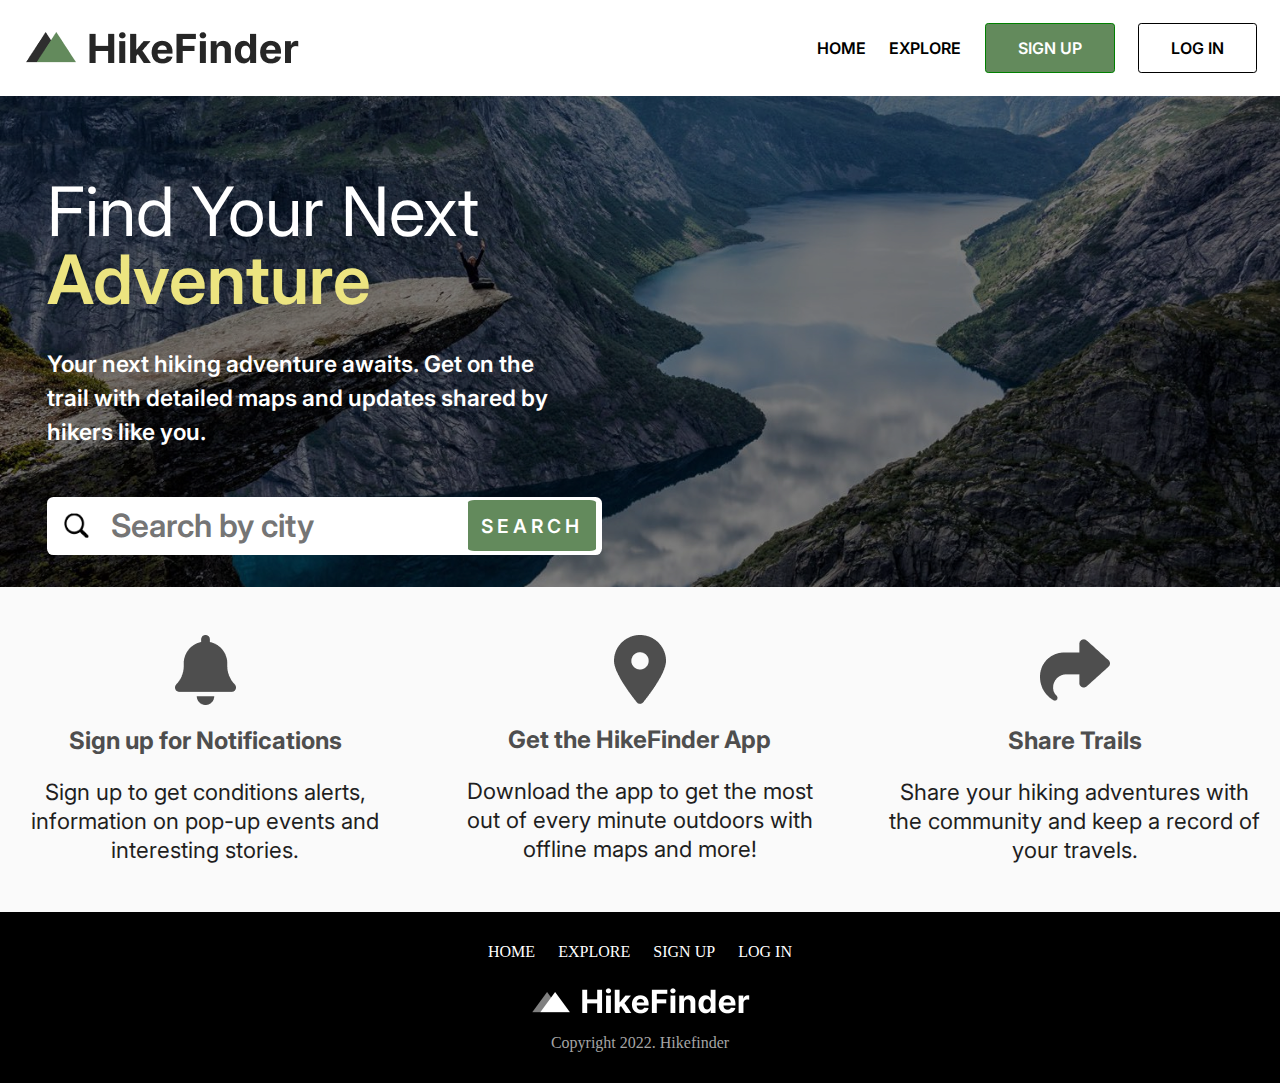
==== index.html @ 9819652d "All shared parts are now built" ====
<!DOCTYPE html>
<html lang="en">
<head>
    <meta charset="UTF-8">
    <meta http-equiv="X-UA-Compatible" content="IE=edge">
    <meta name="viewport" content="width=device-width, initial-scale=1.0">
    <link rel="stylesheet" href="css/reset.css">
    <link rel="preconnect" href="https://fonts.googleapis.com">
<link rel="preconnect" href="https://fonts.gstatic.com" crossorigin>
<link href="https://fonts.googleapis.com/css2?family=Inter:wght@400;500;600;700&display=swap" rel="stylesheet">
    <link rel="stylesheet" href="css/style.css">
    <title>HikeFinder</title>
</head>
<body>
    <header>
        <nav class="header-items">
            <img class="logo" src="images/logo.png" alt="Hikefinder Logo">
            <img id="hamburger" class="hamburger" src="images/Vector.png" alt="Hamburger icon">
            <div class="desktop-options">
                <a class="links" href="#">HOME</a>
                <a class="links" href="#">EXPLORE</a>
                <a class="sign-up" href="#">SIGN UP</a>
                <a class="login" href="#">LOG IN</a>
            </div>
           
        </nav>
        <nav id="mobile-nav" class="hidden mobile-nav">
            <a class="links" href="#">HOME</a>
            <a class="links" href="#">EXPLORE</a>
            <a class="sign-up" href="#">SIGN UP</a>
            <a class="login" href="#">LOG IN</a>
        </nav>
    </header>
    <main>
       
        <section class="part1">
           
            <div class="dark-background">
               
            <div class="top-words">
                <h1>Find Your Next <span class="yellow"> Adventure</span></h1>
                <p class="top-p">Your next hiking adventure awaits. Get on the trail with detailed maps and updates shared by hikers like you.</p>
            </div>
            <form class="mobile-input larger-input">
                <input class='search-city-input' type="text" placeholder="Search by city">
                <img class="magnify" src="images/image3.png" alt="magnify icon">
                <button>SEARCH</button>

            </form>
            </div>
            <div class="light-background">
    <form class="desktop-input">
        <input class='search-city-input' type="text" placeholder="Search by city">
        <img class="magnify" src="images/image3.png" alt="magnify icon">
        <button>SEARCH</button>
    </form>
            </div>
        </section>
        <section class="facts">
            <div class="grid-item">
                <img class="hike-stat-icon" src="images/Bell.png" alt="">
                <h3>Sign up for Notifications</h3>
                <p class="stat-info">Sign up to get conditions alerts, information on pop-up events and interesting stories.</p>
            </div>
            <div class="grid-item">
                <img class="hike-stat-icon" src="images/location-dot-solid-2.png" alt="">
                <h3>Get the HikeFinder App</h3>
                <p class="stat-info">Download the app to get the most out of every minute outdoors with offline maps and more!</p>
            </div>
            <div class="grid-item">   <img class="hike-stat-icon" src="images/share-solid1.png" alt="">
                <h3>Share Trails</h3>
                <p class="stat-info">Share your hiking adventures with the community and keep a record of your travels.</p>
            </div>
        </section>
    </main>
    <footer>
        <nav class="footer-nav">
            <a class="links-footer" href="#">HOME</a>
            <a class="links-footer" href="#">EXPLORE</a>
            <a class="sign-up-footer" href="#">SIGN UP</a>
            <a class="login-footer" href="#">LOG IN</a>
        </nav>
        <div class="logo_copyright">
            <img class="footer-logo" src="images/logo-footer.png" alt="Hikefinder logo">
            <p class="copyright">Copyright 2022. Hikefinder</p>
        </div>
      
    </footer>
    <script src="javascript/script.js"></script>
</body>
</html>
---- css/style.css ----
*, *::before, *::after {
    box-sizing: border-box;   
    font-family: 'Inter', sans-serif;
 }

 body{
    display: flex;
    flex-direction: column;
    align-items: center;
 }

 





/*Header Mobile content*/
 header{
    width: 100%;
    display: flex;
    flex-direction: column;
    align-items: center;
    position: relative;
 }

 .header-items{
    display: flex;
    justify-content: space-between;
    align-items: center;
    padding: 1.438em;
    max-width: 1440px;
    width: 100%;
 }

 .desktop-options{
    display: none;
    flex-direction: row;
    width: 440px;
    justify-content: space-between;
 }

 .logo{
    width: 40%;
    max-width: 276px;
 }

 .hamburger{
    width: 5%;
    max-width: 35px;
    cursor: pointer;
 }

 /*Top of the main*/
main{
    width: 100%;
    max-width: 1440px;
}



.part1{
   background-image: url('../images/image2.jpg');
   background-size: cover;

}

.dark-background{
    background-color: hsl(0deg 0% 0% / 32%);
}

.top-words{
    color: #ffffff;
    padding: 2.938em;
    width: 100%;
}
 
 h1{
    font-size: 4.25rem;
    
    margin: 0.5em 0em;
    
    
 }

 .yellow{
    color:#ECE480;
    font-weight:600;
 }

 .top-p{
    font-size: 1.425rem;
    line-height: 1.5;
    font-weight: 600;
}



.search-city-input{
    padding: 1em 3em;
    width: 90%;
    max-width: 570px;
    font-size: 1.2rem;
    font-weight: 600;
    font-family: 'Inter', sans-serif;
    border-radius: 0.2em;
    border: none;
    
}

.hidden{
    display: none;
}



.mobile-options{
    display: flex;
    flex-direction: column;
    background-color: grey;
    width: 100%;
}

.light-background{
    display: none;
}
.mobile-input{
    padding: 0em 2.938em;
}

.sign-up {
    color: #ffffff;
    background-color: #638A5C;
    padding: 1em 2em;
    border: 1px solid green;
    border-radius: 0.2em;
    max-width: 150px;
    text-align: center;
}
.login{
    color: #000000;
    background-color: #ffffff;
    border: 1px solid #000000;
    padding: 1em 2em;
    border-radius: 0.2em;
    max-width: 150px;
    text-align: center;
}

.links{
    color: #000000;
}

.desktop-options a, .mobile-nav a{
    text-decoration: none;
    font-weight: 600;
    font-family: 'Inter', sans-serif;
}

.mobile-nav{
    padding-top: 1em;
  
    flex-direction: column;
    align-items: center;
}

.mobile-nav a{
    margin-bottom: 1em;
    text-align: center;
}

.magnify{
    position: absolute;
    left: 4.9em;
    top: 1em;
    width: 20px;
    height: 20px;

}

.mobile-input{
    position: relative;
    max-width: 450px;
    margin: 0 auto;
}

button{
   color: #ffffff;
   background-color: #638A5C;
   width: 90%;
   border-radius: 1em;
   padding: 1em;
   border: none;
  margin: 1em 0em;
}

.facts{
    display: grid;
    grid-template-columns: repeat(auto-fit, minmax(300px, 1fr));
    width: 100%;
    row-gap: 2em;
    column-gap: 1.5em;
    background-color: #FAFAFA;

    padding: 3em 0em;

}

.grid-item{
    display: flex;
    flex-direction: column;
    align-items: center;
}

h3{
    font-size: 1.5rem;
    font-family: 'Inter', sans-serif;
    font-weight: 700;
    color: #4E4E4E;
    margin: 1em 0em;
}

.stat-info{
    color: #1F1F1F;
    font-size: 1.2rem;
    text-align: center;
    line-height: 1.3;
    
}

footer{
    width: 100%;
    background-color: #000000;
    display: flex;
    flex-direction: column;
    align-items: center;
    max-width: 1440px;
    padding-bottom: 2em;
}

.footer-nav{
    display: flex;
    flex-direction: column;
    align-items: center;
    padding: 2em;
    
    
}

.footer-nav a{
    color: #ffffff;
    text-decoration: none;
    font-size: 1rem;
    margin-bottom: 1em;
}

.footer-logo{
    width: 221px;
    margin-bottom: 1em;
}

.copyright{
    color: #A5A5A5;
}

.logo_copyright{
    display: flex;
    flex-direction: column;
    align-items: center;
}




@media screen and (max-width:767px){
    
    .top-words{
        text-align: center;
    }
    
    h1{
        font-size:2.25rem ;
    }

    .top-p{
        font-size: 1.2rem;
    }

    .search-city-input{
        font-size: 1rem;
    }

    .mobile-input{
       text-align: center;

    }

   

   



    
}

@media screen and (min-width:764px){
    .top-words{
        max-width: 623px;
    }
    .mobile-input{
        margin: 0;
    }

    .larger-input{
       max-width: 711px; 
    }

    .magnify{
        width: 25px;
        height: 25px;
        left: 4rem;
    }
    button{
        position: absolute;
        width: auto;
        right: 6em;
        font-size: 1.2rem;
        letter-spacing: 0.2em;
        font-weight: 600;
        top: -0.8em;
        border-radius: 5%;
        padding: 0.7em;
    }

    .search-city-input{
        font-size: 2rem;
        padding: 0.3em 3em;
        padding-left: 2em;
    }
    .dark-background{
        padding-bottom: 2em;
    }

    .desktop-input{
        position: relative;
    }

    .footer-nav{
        width: 100%;
    max-width: 368px;
    padding-bottom: 0.5em;
    flex-direction: row;
    justify-content: space-between;
    }
}

@media screen and (min-width:1024px){
    /*Header Desktop content*/
    .hamburger{
        display: none;
    }
    .desktop-options{
        display: flex;
        align-items: center;
    }

    .stat-info{
       font-size: 1.4rem;
        max-width: 371px;
    }

   
}


 @media screen and (min-width:1330px){


    .dark-background{
        width: 100%;
        max-width: 668px;
    }

    .light-background{
        width: 100%;
        max-width: 772px;
    }

.mobile-options{
    display: none !important;
}

.desktop-input{
    display: flex;
    width: 100%;
    align-items: end;
}

.search-city-input{
    width: 100%;
    max-width: 700px;
    position: relative;
    bottom: 2em;
    margin-left: 1.2em;
    margin-right: 1em;
}

.magnify{
    top: 23.4em;
}

button{
    top: 18em;
    right: 2em;
}
   

.top-words{
    padding-bottom: 6em;
}
   

    .links{
        color: #000000;
    }

    .part1{
        display: flex;
        
    }

    .dark-background{
        background-color: #00000097;
    }

    .light-background{
        display: flex;
    }

    .mobile-input{
        display: none;
    }

    footer{
        flex-direction: row;
        justify-content: space-between;
        padding: 1.438em;
    }

    .footer-nav{
        order: 2;
        padding: 0rem;
    }


    
 }
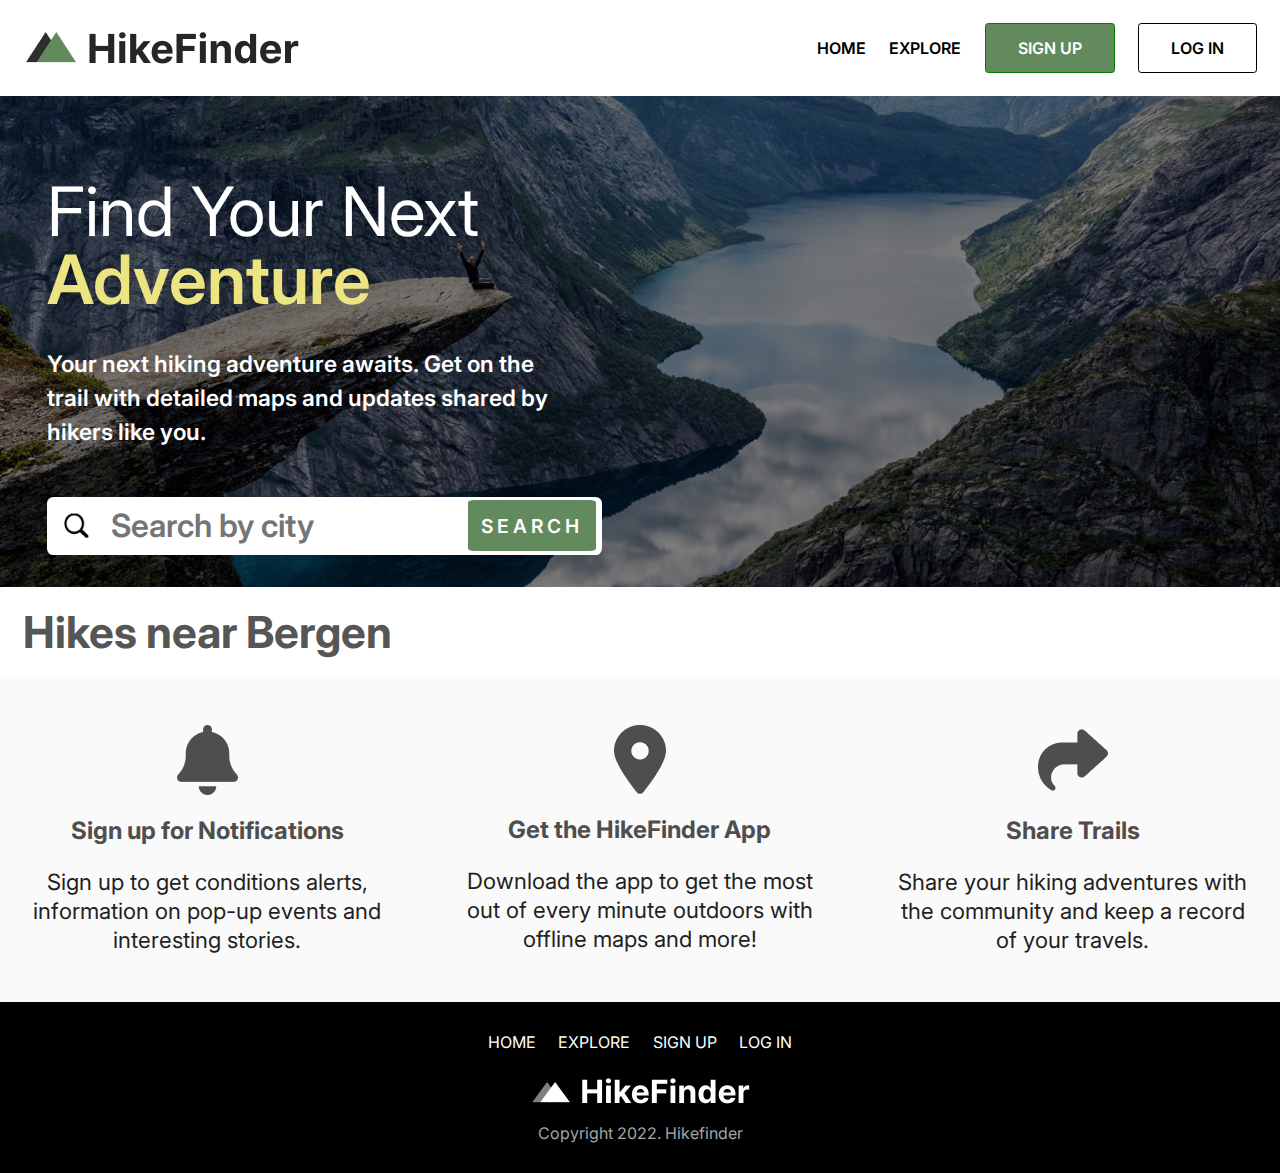
==== commit 423bdfa2: "Started working on section 2" ====
--- a/index.html
+++ b/index.html
@@ -56,6 +56,9 @@
     </form>
             </div>
         </section>
+        <section class="part2">
+            <h2>Hikes near Bergen</h2>
+        </section>
         <section class="facts">
             <div class="grid-item">
                 <img class="hike-stat-icon" src="images/Bell.png" alt="">
@@ -72,6 +75,7 @@
                 <p class="stat-info">Share your hiking adventures with the community and keep a record of your travels.</p>
             </div>
         </section>
+      
     </main>
     <footer>
         <nav class="footer-nav">
--- a/css/style.css
+++ b/css/style.css
@@ -194,15 +194,26 @@
   margin: 1em 0em;
 }
 
+h2{
+    color: #565656;
+    font-size: 2.75rem;
+    font-family: 'Inter', sans-serif;
+    font-weight: 700;
+}
+
+.part2{
+    padding: 1.438em;
+}
+
 .facts{
     display: grid;
     grid-template-columns: repeat(auto-fit, minmax(300px, 1fr));
     width: 100%;
     row-gap: 2em;
-    column-gap: 1.5em;
+    column-gap: 4em;
     background-color: #FAFAFA;
 
-    padding: 3em 0em;
+    padding: 3em 1.438em;
 
 }
 
@@ -236,6 +247,7 @@
     align-items: center;
     max-width: 1440px;
     padding-bottom: 2em;
+    font-family: 'Inter', sans-serif;
 }
 
 .footer-nav{
@@ -367,7 +379,8 @@
 
     .stat-info{
        font-size: 1.4rem;
-        max-width: 371px;
+      
+      
     }
 
    
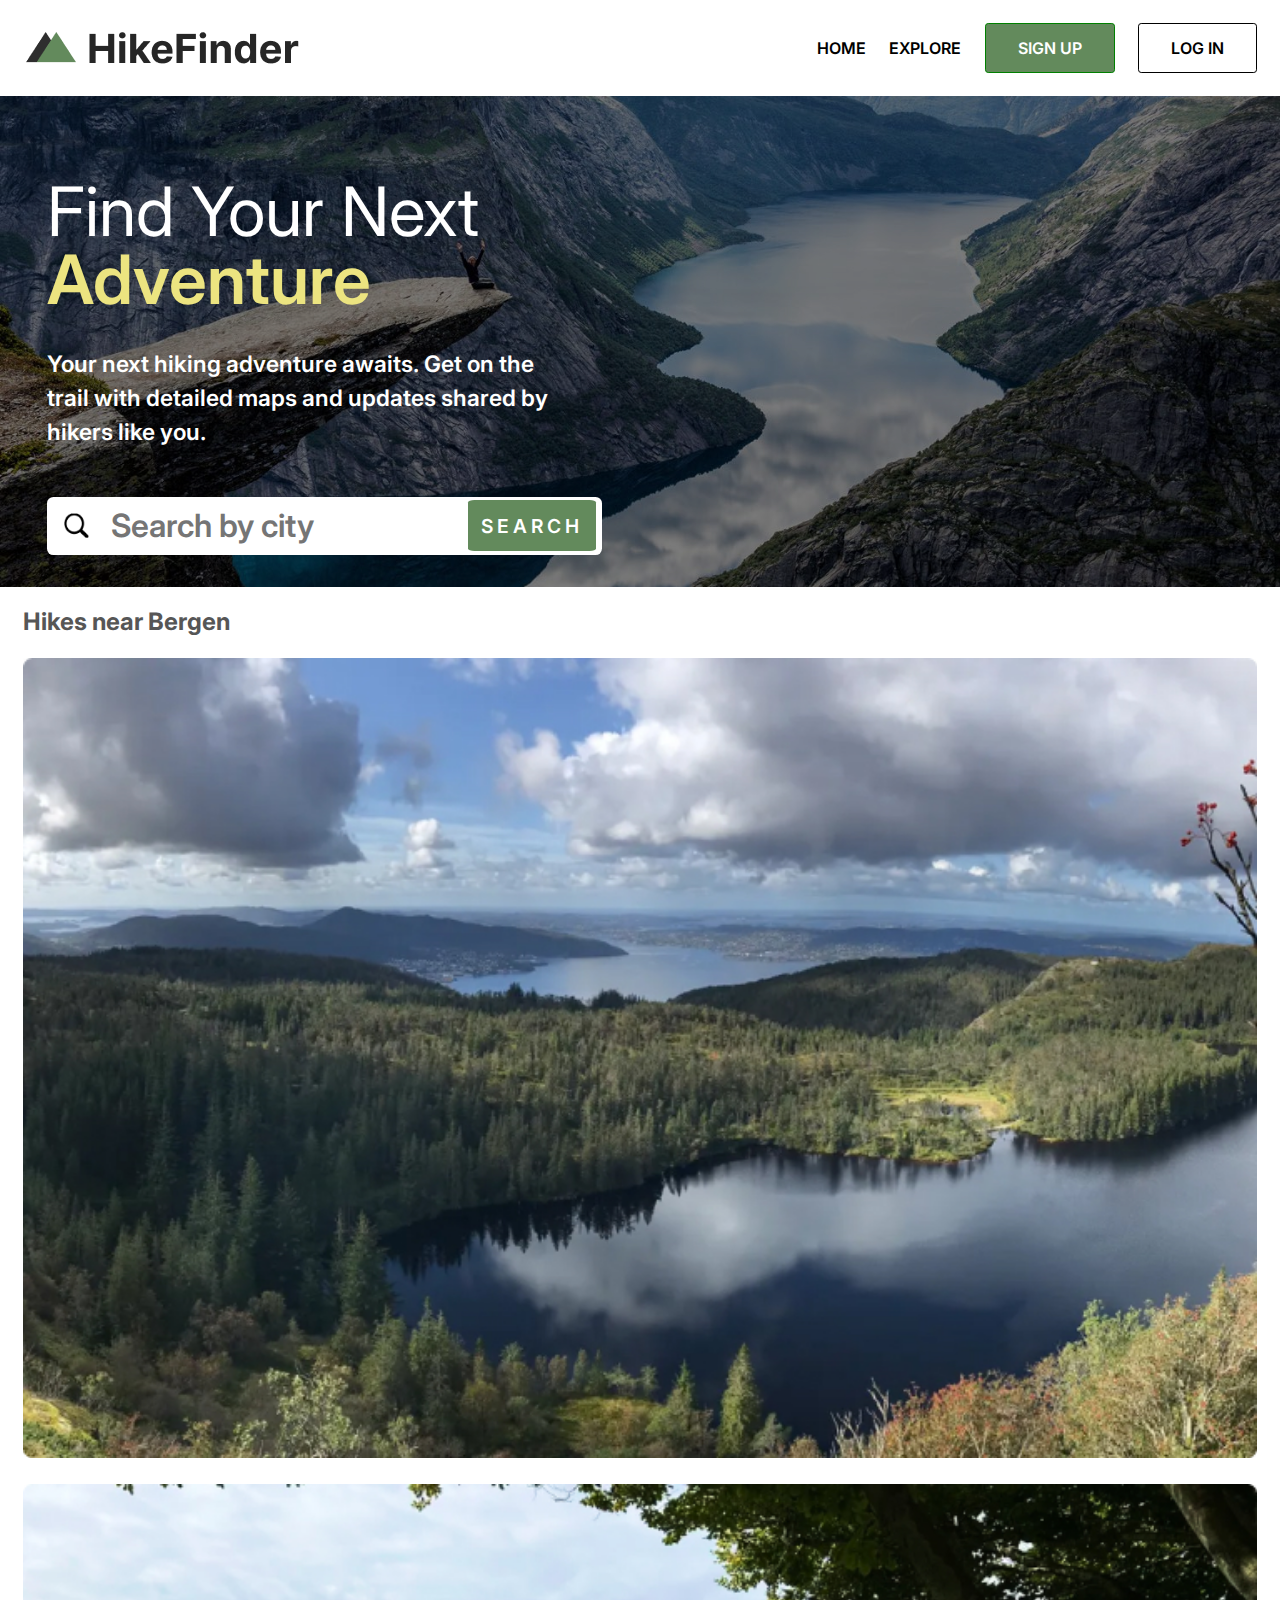
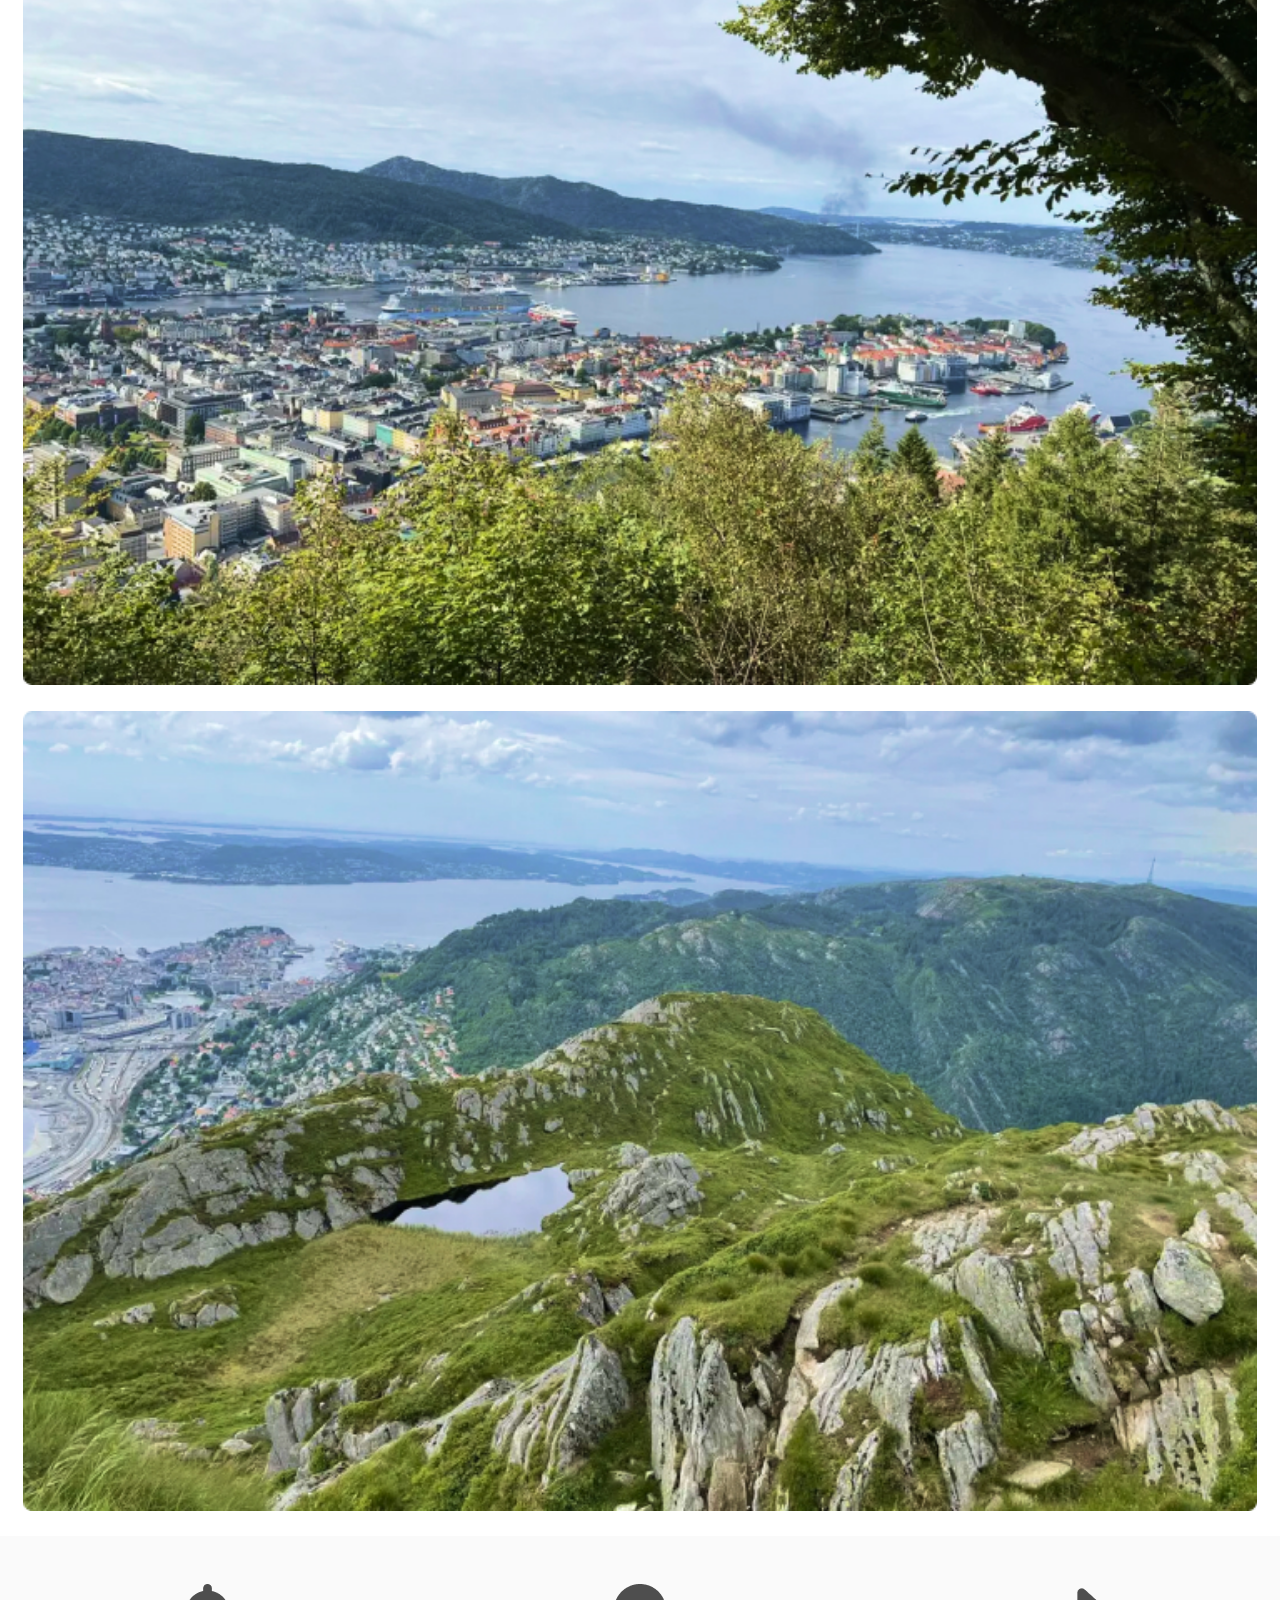
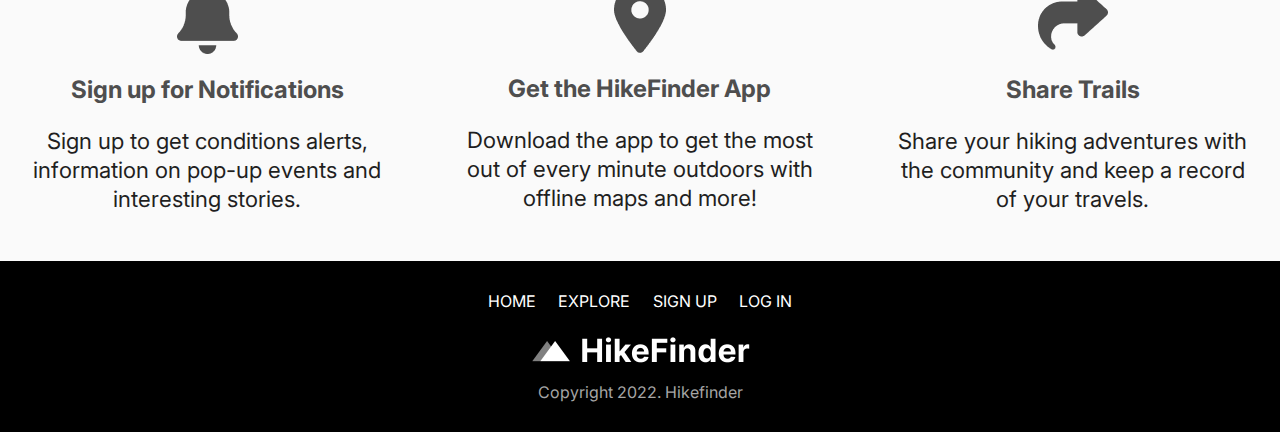
==== commit 06eff81e: "Added in the three images on the homepage" ====
--- a/index.html
+++ b/index.html
@@ -58,6 +58,17 @@
         </section>
         <section class="part2">
             <h2>Hikes near Bergen</h2>
+            <div class="walkable-area-section">
+            <div class="walkable-area walkable-area-odd">
+                <img class="area-picture" src="images/image4.jpg" alt="forested area">
+            </div>
+            <div class="walkable-area walkable-area-even">
+                <img class="area-picture" src="images/image5.jpg" alt="forested area">
+            </div>
+            <div class="walkable-area walkable-area-odd">
+                <img class="area-picture" src="images/image6.jpg" alt="forested area">
+            </div>
+        </div>
         </section>
         <section class="facts">
             <div class="grid-item">
--- a/css/style.css
+++ b/css/style.css
@@ -196,7 +196,7 @@
 
 h2{
     color: #565656;
-    font-size: 2.75rem;
+    font-size: 1.5rem;
     font-family: 'Inter', sans-serif;
     font-weight: 700;
 }
@@ -279,6 +279,11 @@
     display: flex;
     flex-direction: column;
     align-items: center;
+}
+
+.area-picture{
+    width: 100%;
+    margin-top: 1.5em;
 }
 
 
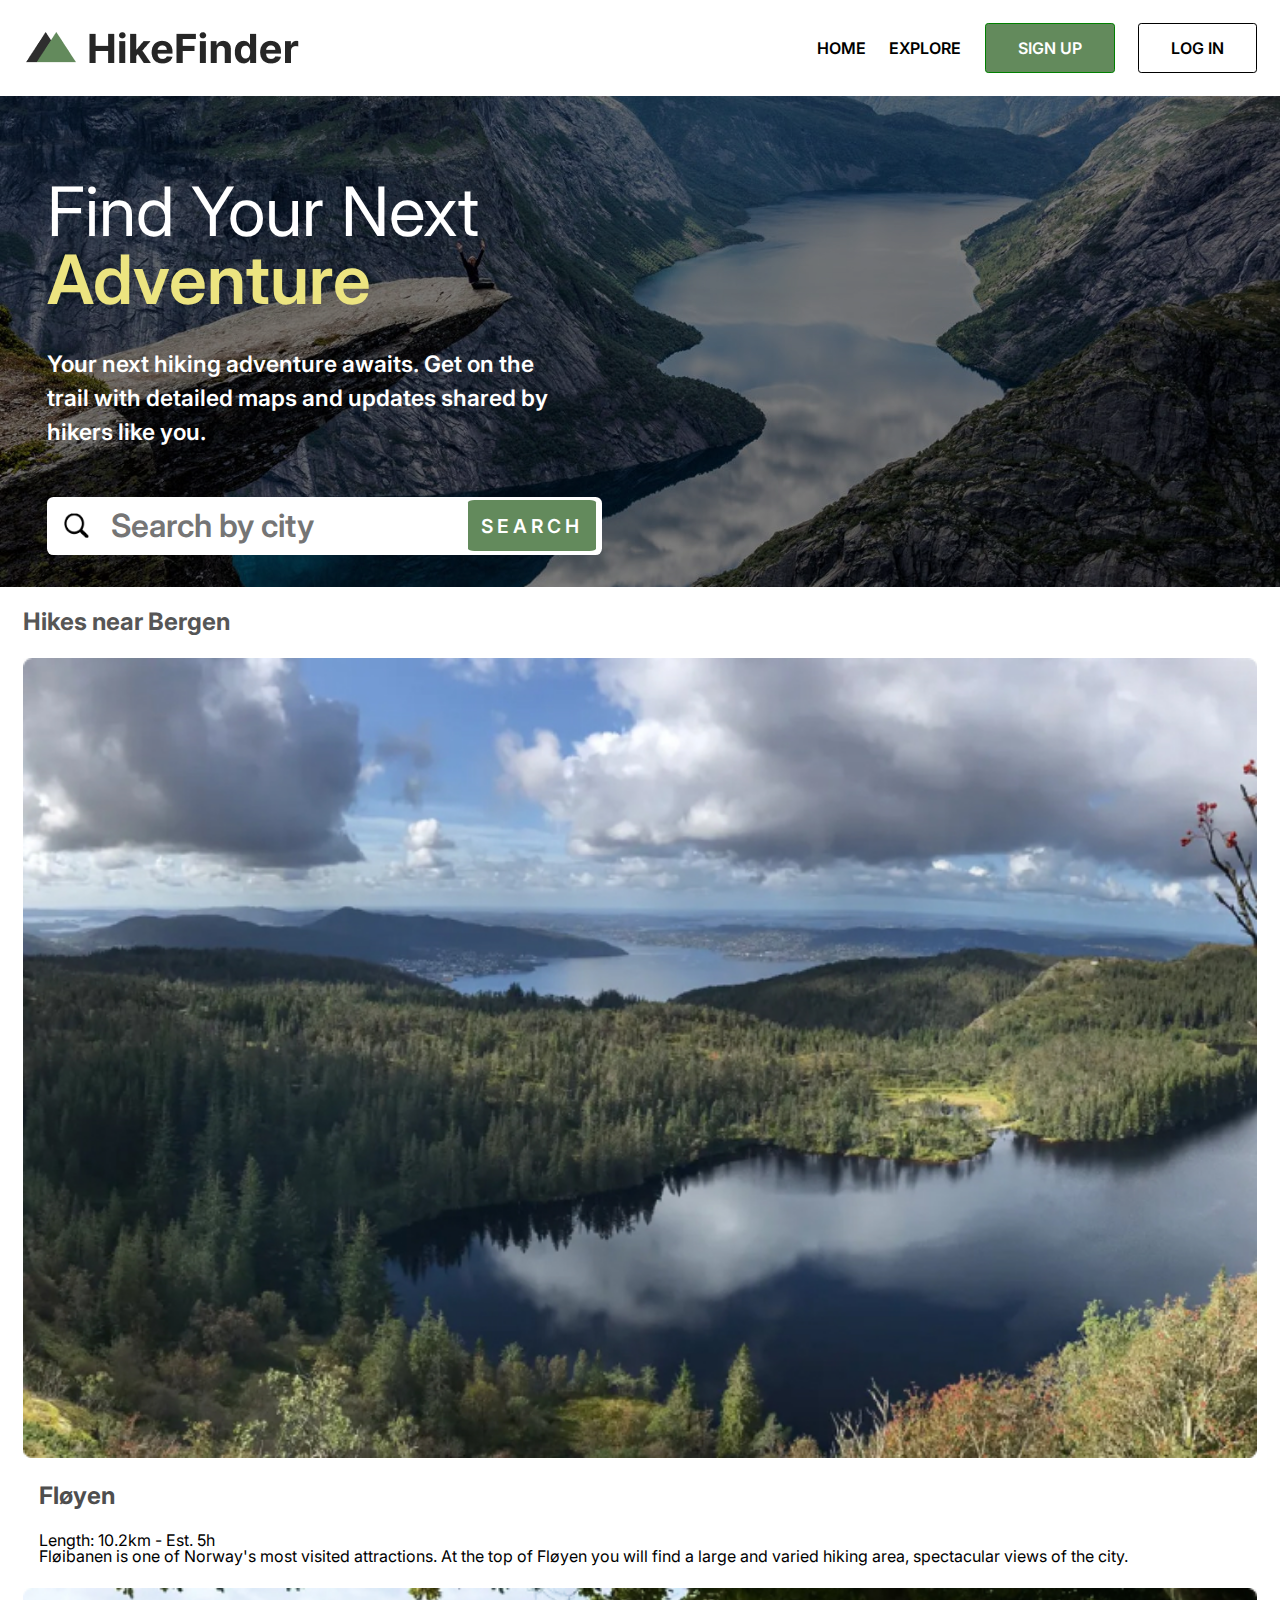
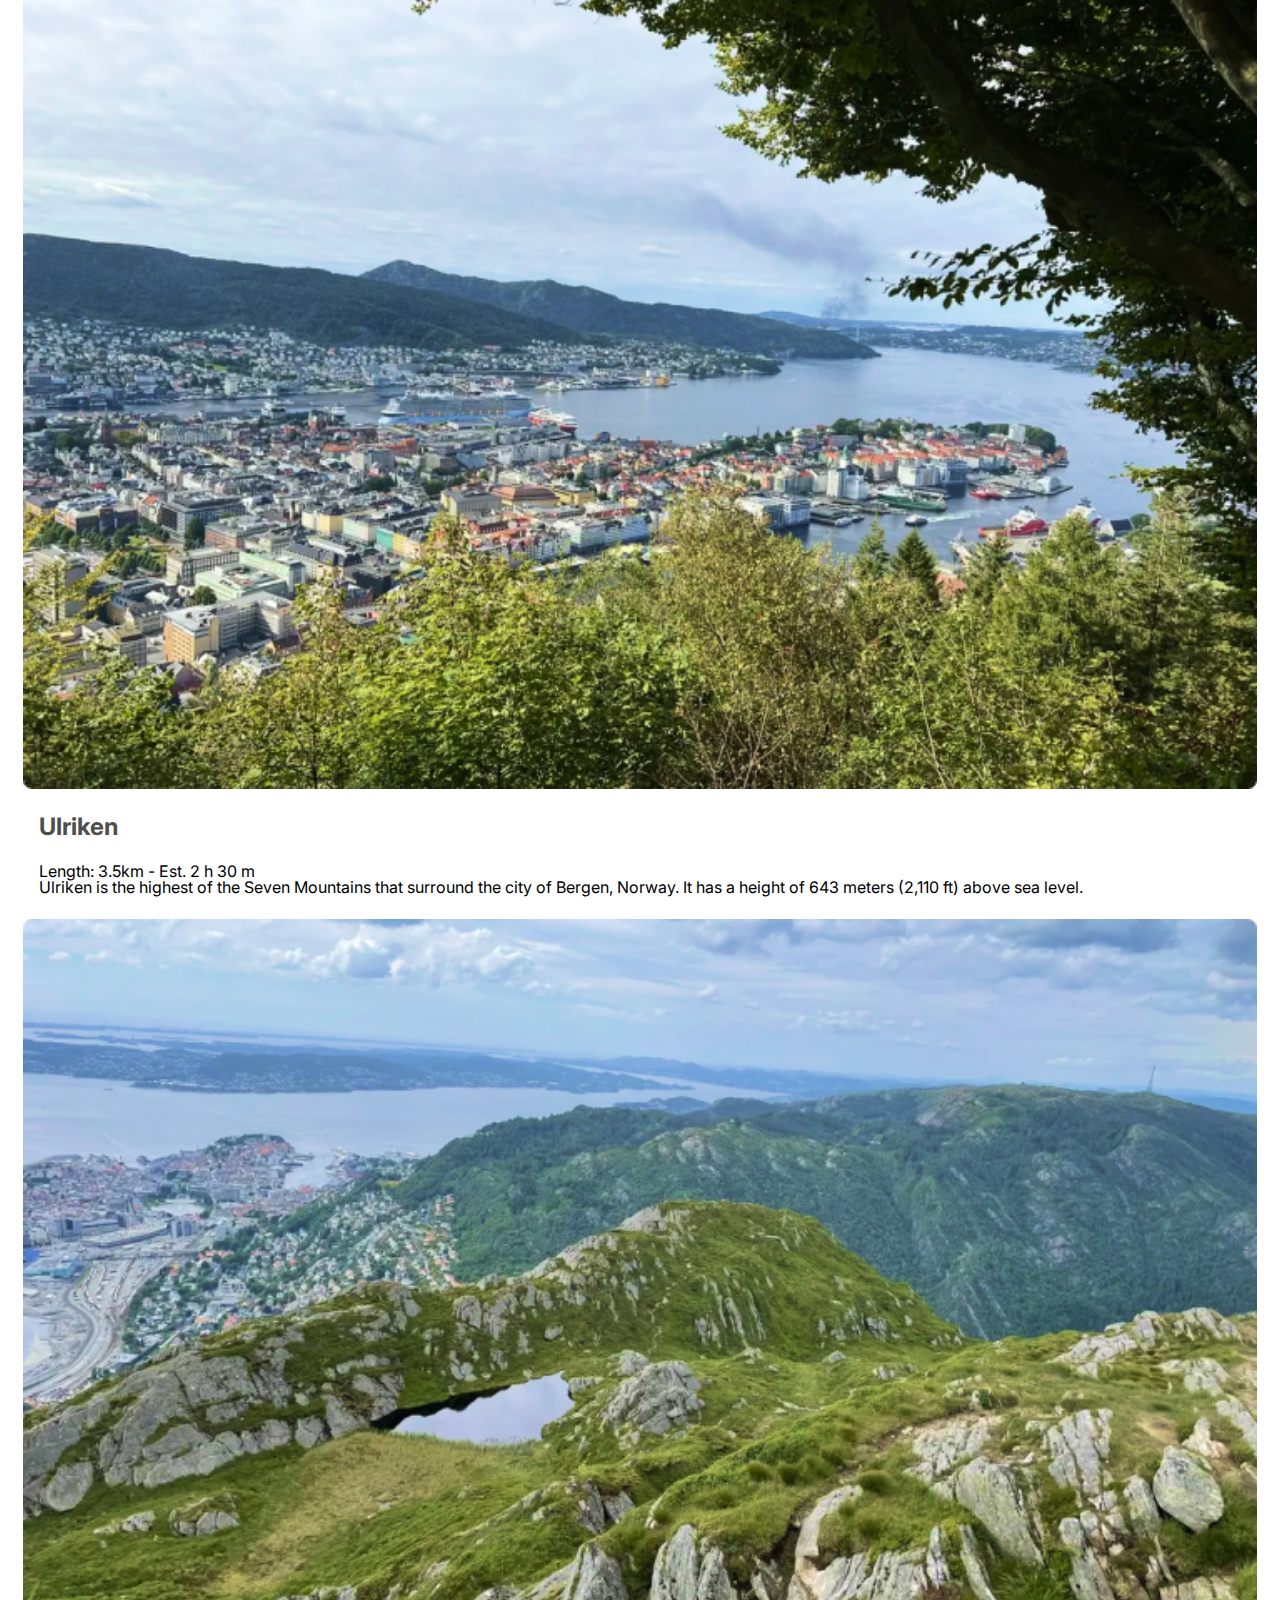
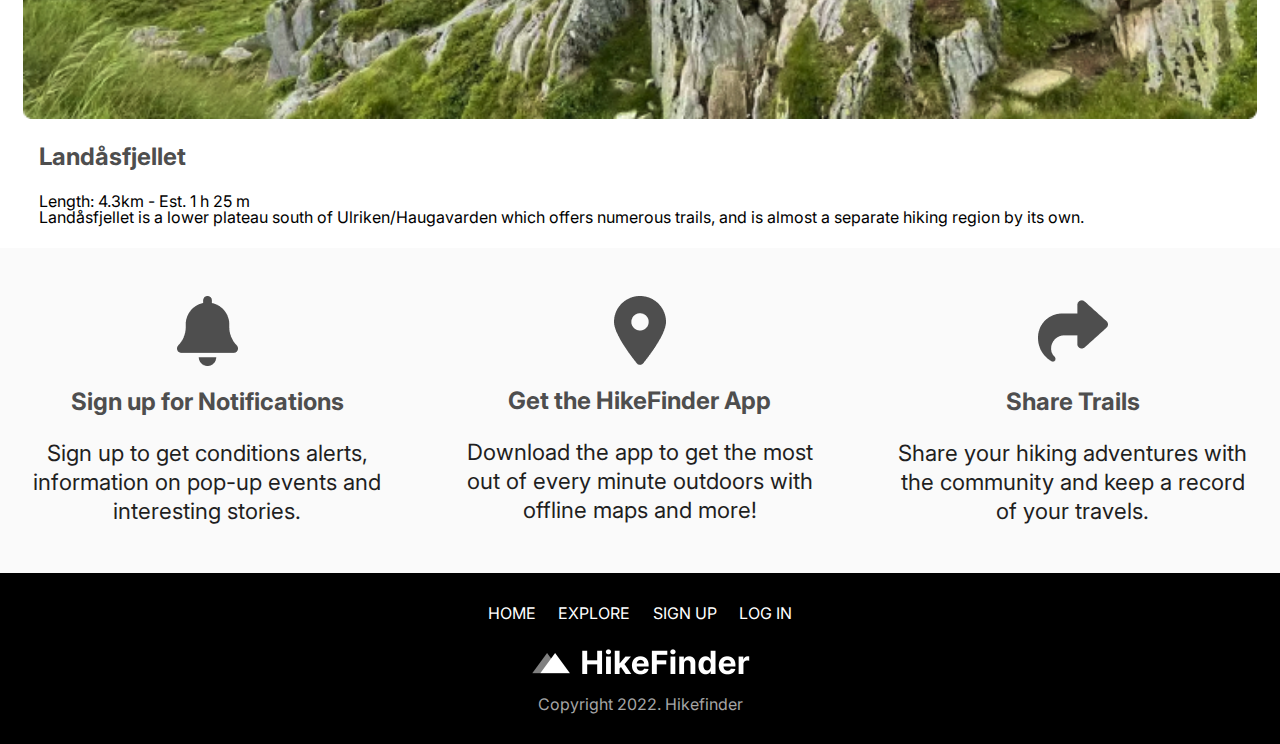
==== commit b6ff7fc4: "Added in the hiking trail info" ====
--- a/index.html
+++ b/index.html
@@ -61,12 +61,30 @@
             <div class="walkable-area-section">
             <div class="walkable-area walkable-area-odd">
                 <img class="area-picture" src="images/image4.jpg" alt="forested area">
+                <div class="area-desc">
+                    <h3>Fløyen</h3>
+                    <h4>Length: 10.2km - Est. 5h</h4>
+                    <p>Fløibanen is one of Norway's most visited attractions. At the top of Fløyen you will find a large and varied hiking area, spectacular views of the city.
+                    </p>
+                </div>
             </div>
             <div class="walkable-area walkable-area-even">
                 <img class="area-picture" src="images/image5.jpg" alt="forested area">
+                <div class="area-desc">
+                    <h3>Ulriken</h3>
+                    <h4>Length: 3.5km - Est. 2 h 30 m</h4>
+                    <p>Ulriken is the highest of the Seven Mountains that surround the city of Bergen, Norway. It has a height of 643 meters (2,110 ft) above sea level.
+                    </p>
+                </div>
             </div>
             <div class="walkable-area walkable-area-odd">
                 <img class="area-picture" src="images/image6.jpg" alt="forested area">
+                <div class="area-desc">
+                    <h3>Landåsfjellet</h3>
+                    <h4>Length: 4.3km - Est. 1 h 25 m</h4>
+                    <p>Landåsfjellet is a lower plateau south of Ulriken/Haugavarden which offers numerous trails, and is almost a separate hiking region by its own.
+                    </p>
+                </div>
             </div>
         </div>
         </section>
--- a/css/style.css
+++ b/css/style.css
@@ -286,6 +286,11 @@
     margin-top: 1.5em;
 }
 
+.area-desc{
+    margin-top: 1em;
+    padding-left: 1em;
+}
+
 
 
 
@@ -321,7 +326,7 @@
     
 }
 
-@media screen and (min-width:764px){
+@media screen and (min-width:768px){
     .top-words{
         max-width: 623px;
     }
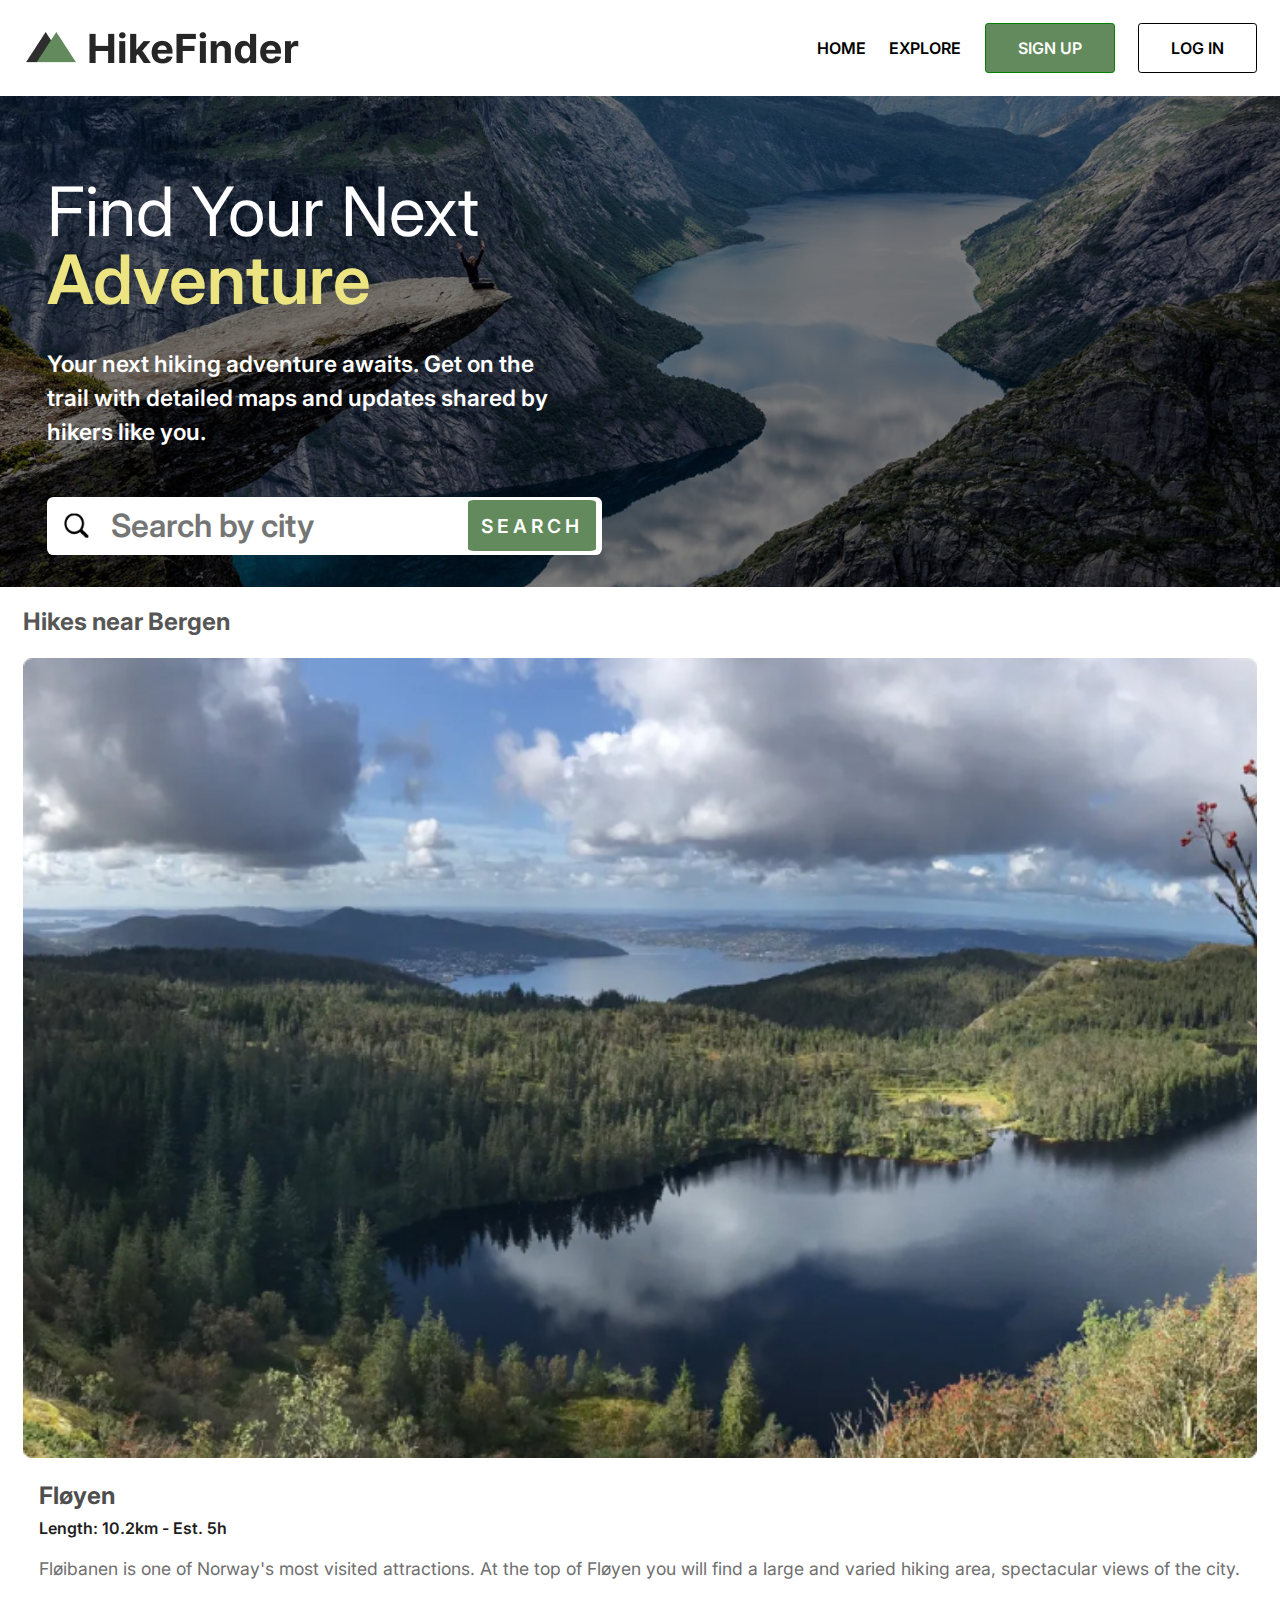
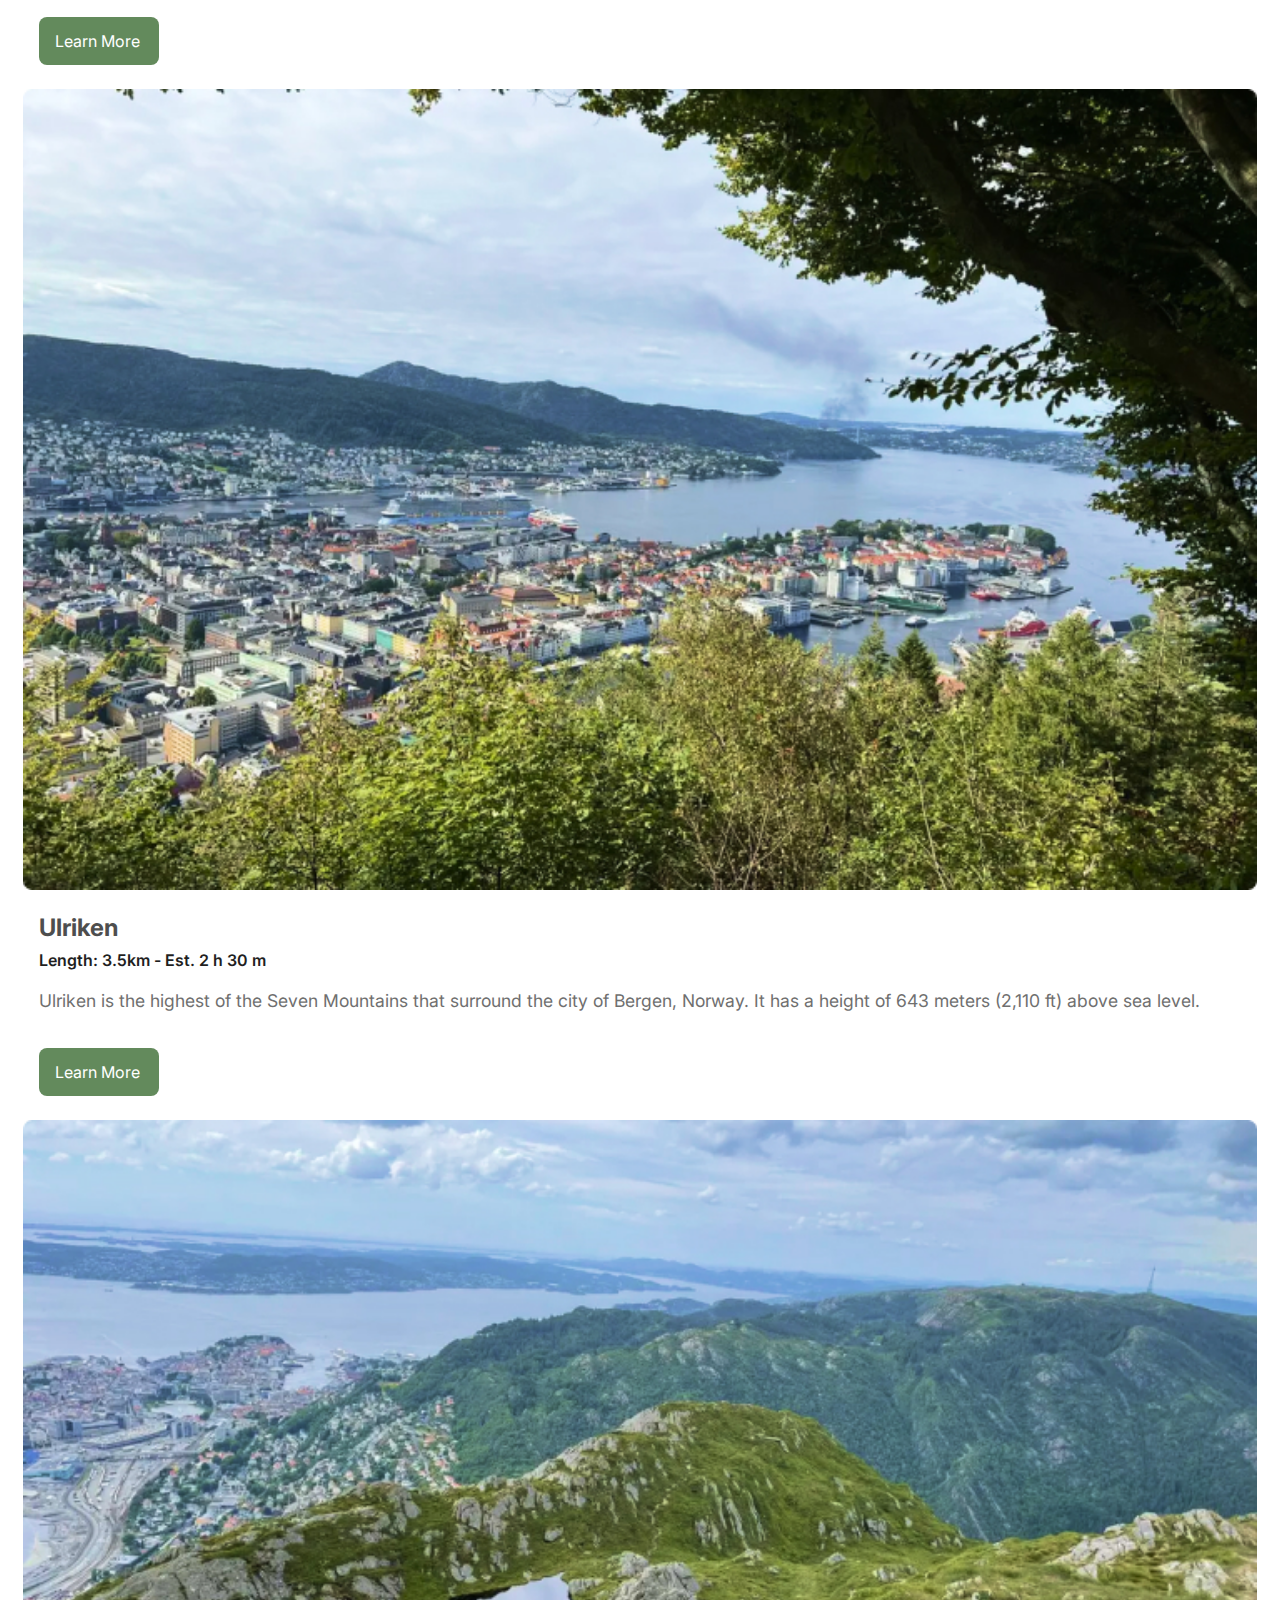
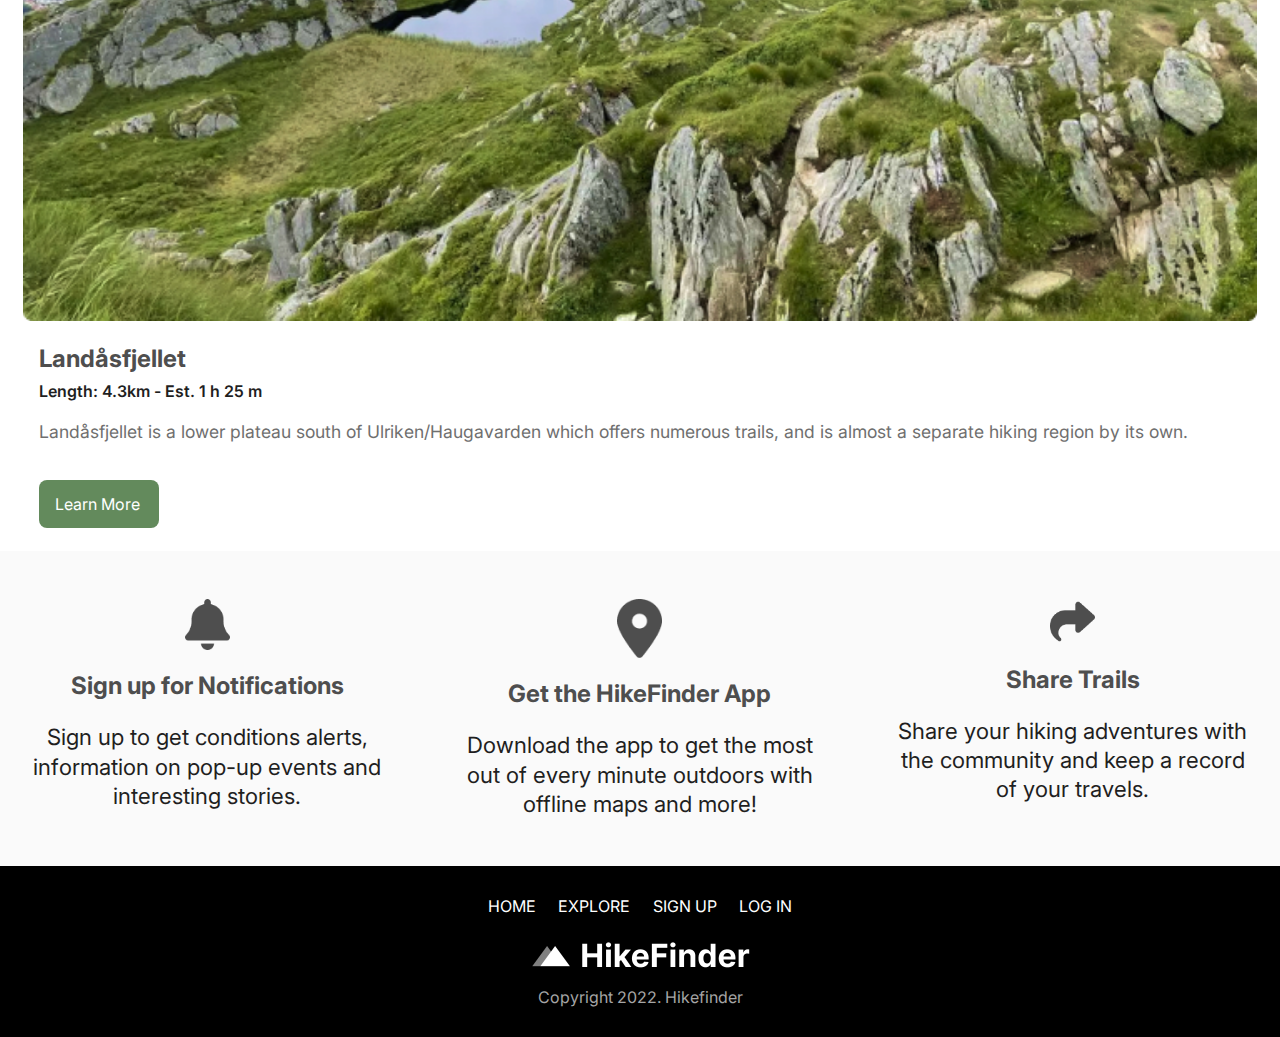
==== commit 8dbc478e: "Finished the mobile/small tablet of the homepage" ====
--- a/index.html
+++ b/index.html
@@ -62,28 +62,31 @@
             <div class="walkable-area walkable-area-odd">
                 <img class="area-picture" src="images/image4.jpg" alt="forested area">
                 <div class="area-desc">
-                    <h3>Fløyen</h3>
+                    <h3 class="location-name">Fløyen</h3>
                     <h4>Length: 10.2km - Est. 5h</h4>
-                    <p>Fløibanen is one of Norway's most visited attractions. At the top of Fløyen you will find a large and varied hiking area, spectacular views of the city.
+                    <p class="area-info">Fløibanen is one of Norway's most visited attractions. At the top of Fløyen you will find a large and varied hiking area, spectacular views of the city.
                     </p>
+                    <a href="#" class="green-button">Learn More</a>
                 </div>
             </div>
             <div class="walkable-area walkable-area-even">
                 <img class="area-picture" src="images/image5.jpg" alt="forested area">
                 <div class="area-desc">
-                    <h3>Ulriken</h3>
+                    <h3 class="location-name">Ulriken</h3>
                     <h4>Length: 3.5km - Est. 2 h 30 m</h4>
-                    <p>Ulriken is the highest of the Seven Mountains that surround the city of Bergen, Norway. It has a height of 643 meters (2,110 ft) above sea level.
+                    <p class="area-info">Ulriken is the highest of the Seven Mountains that surround the city of Bergen, Norway. It has a height of 643 meters (2,110 ft) above sea level.
                     </p>
+                    <a href="#" class="green-button">Learn More</a>
                 </div>
             </div>
             <div class="walkable-area walkable-area-odd">
                 <img class="area-picture" src="images/image6.jpg" alt="forested area">
                 <div class="area-desc">
-                    <h3>Landåsfjellet</h3>
+                    <h3 class="location-name">Landåsfjellet</h3>
                     <h4>Length: 4.3km - Est. 1 h 25 m</h4>
-                    <p>Landåsfjellet is a lower plateau south of Ulriken/Haugavarden which offers numerous trails, and is almost a separate hiking region by its own.
+                    <p class="area-info">Landåsfjellet is a lower plateau south of Ulriken/Haugavarden which offers numerous trails, and is almost a separate hiking region by its own.
                     </p>
+                    <a href="#" class="green-button">Learn More</a>
                 </div>
             </div>
         </div>
--- a/css/style.css
+++ b/css/style.css
@@ -217,6 +217,27 @@
 
 }
 
+.area-info{
+    margin-bottom: 2em;
+    font-size: 1.1rem;
+    line-height: 1.4;
+    color: #6F6F6F;
+    margin-top: 1.2em;
+}
+
+
+
+.green-button{
+    
+    background-color: #638A5C;
+    color: #ffffff;
+    padding: 1em;
+    text-decoration: none;
+    display: block;
+    max-width: 120px;
+    border-radius: 0.5em;
+}
+
 .grid-item{
     display: flex;
     flex-direction: column;
@@ -229,6 +250,20 @@
     font-weight: 700;
     color: #4E4E4E;
     margin: 1em 0em;
+}
+
+.hike-stat-icon{
+    width: 45px;
+}
+
+.location-name{
+    margin-bottom: 0.5em;
+}
+
+h4{
+    margin: 0.5em 0em;
+    color: #1F1F1F;
+    font-weight: 600;
 }
 
 .stat-info{
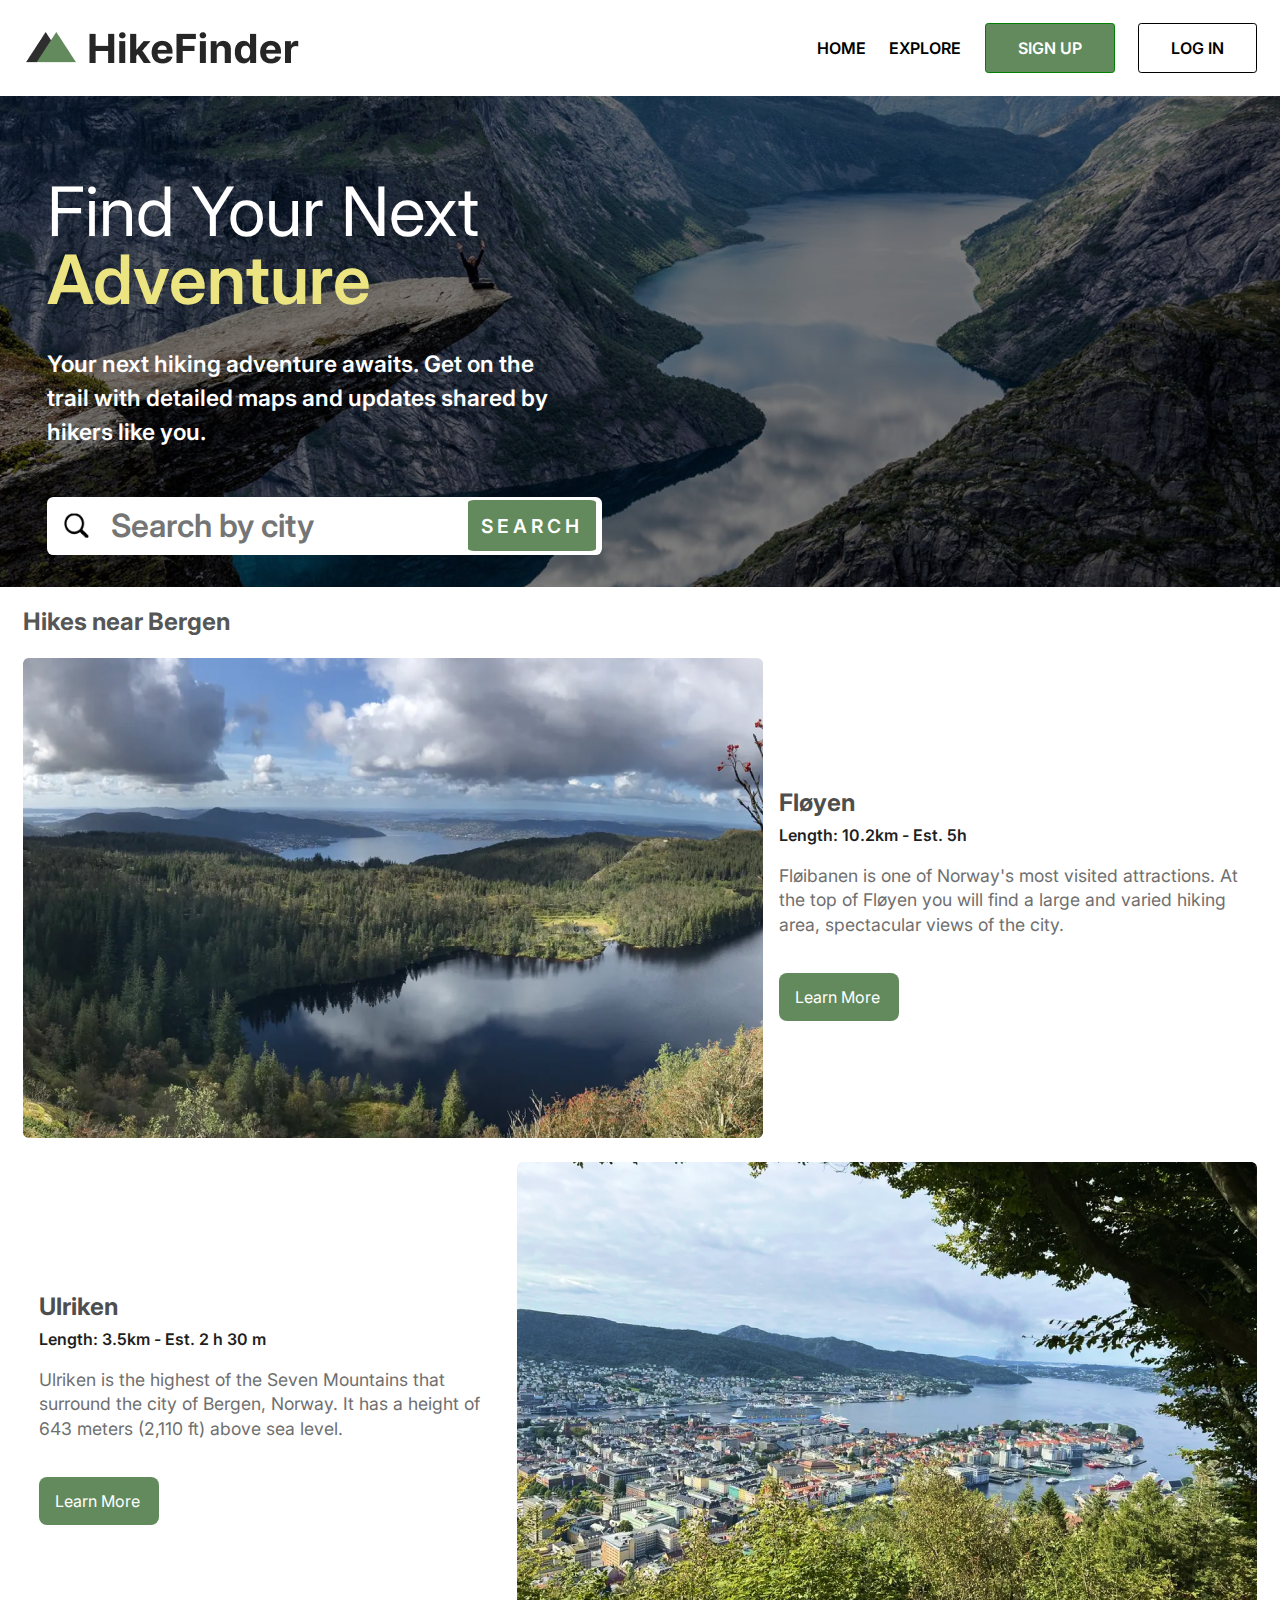
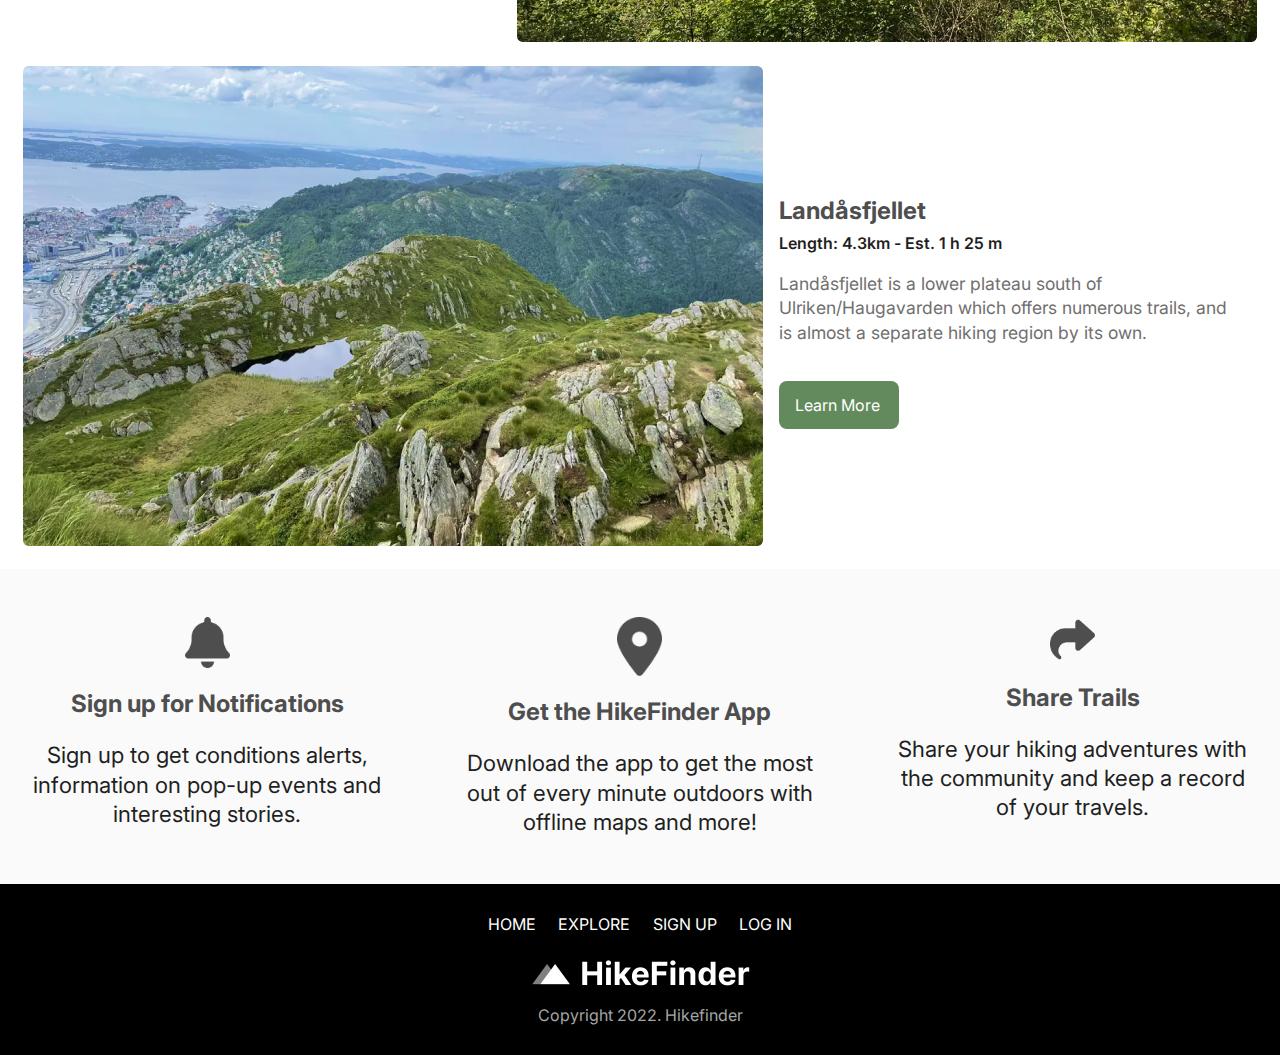
==== commit 79980157: "Finished the home page" ====
--- a/index.html
+++ b/index.html
@@ -57,7 +57,7 @@
             </div>
         </section>
         <section class="part2">
-            <h2>Hikes near Bergen</h2>
+            <h2 >Hikes near Bergen</h2>
             <div class="walkable-area-section">
             <div class="walkable-area walkable-area-odd">
                 <img class="area-picture" src="images/image4.jpg" alt="forested area">
--- a/css/style.css
+++ b/css/style.css
@@ -203,6 +203,8 @@
 
 .part2{
     padding: 1.438em;
+    width: 100%;
+    max-width: 1440px;
 }
 
 .facts{
@@ -428,6 +430,24 @@
       
     }
 
+    .walkable-area{
+        display: flex;
+        flex-direction: row;
+        align-items: center;
+    }
+
+    .walkable-area-even .area-picture{
+        order: 2;
+    }
+
+    .area-picture{
+        width: 60%;
+    }
+
+    .area-desc{
+        padding-right: 1em;
+    }
+
    
 }
 
@@ -472,10 +492,30 @@
     top: 18em;
     right: 2em;
 }
+
+h2{
+    font-size: 2.75rem;
+}
+
+.location-name{
+    font-size: 2.875rem;
+}
+
+h4{
+    font-size: 1.563rem;
+}
    
 
 .top-words{
     padding-bottom: 6em;
+}
+
+.area-picture{
+    width: 100%;
+}
+
+.area-desc{
+    margin: 0em 8em;
 }
    
 
@@ -486,6 +526,10 @@
     .part1{
         display: flex;
         
+    }
+
+    .part2{
+        margin-bottom: 2em;
     }
 
     .dark-background{
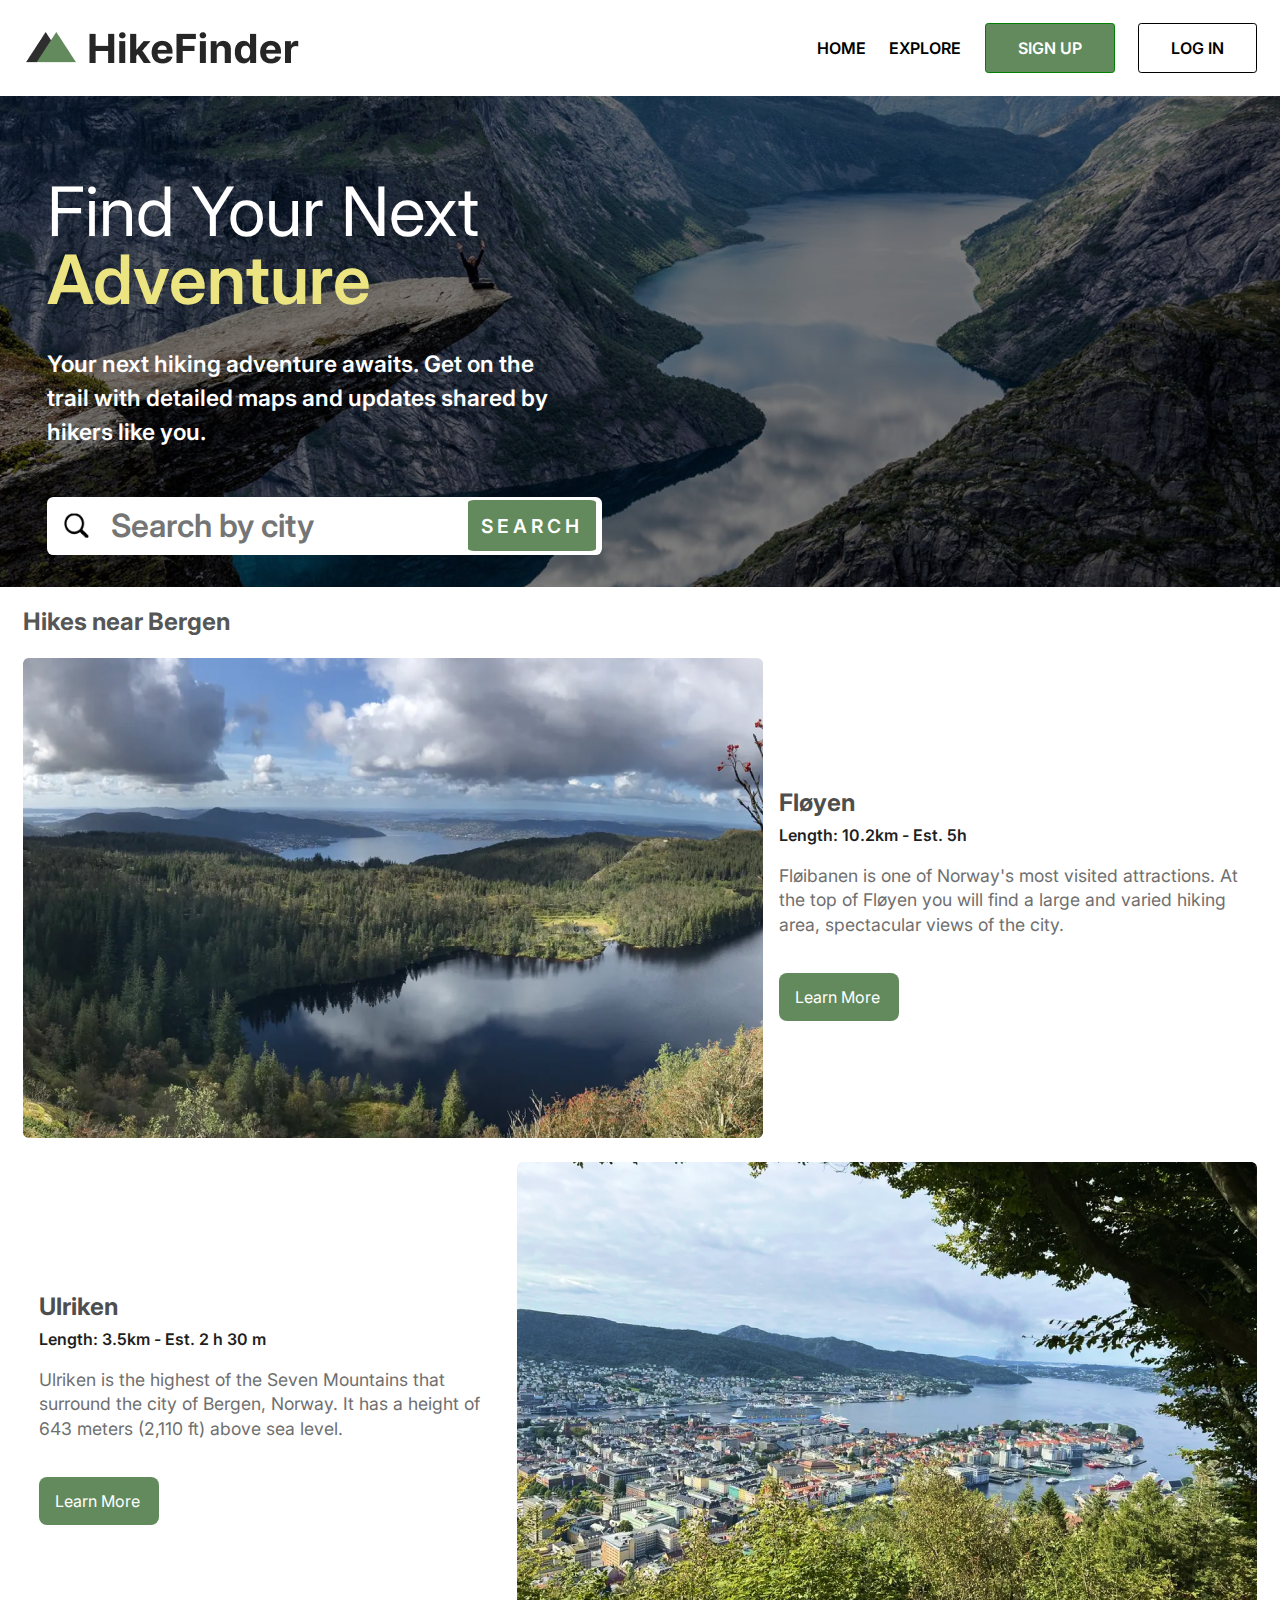
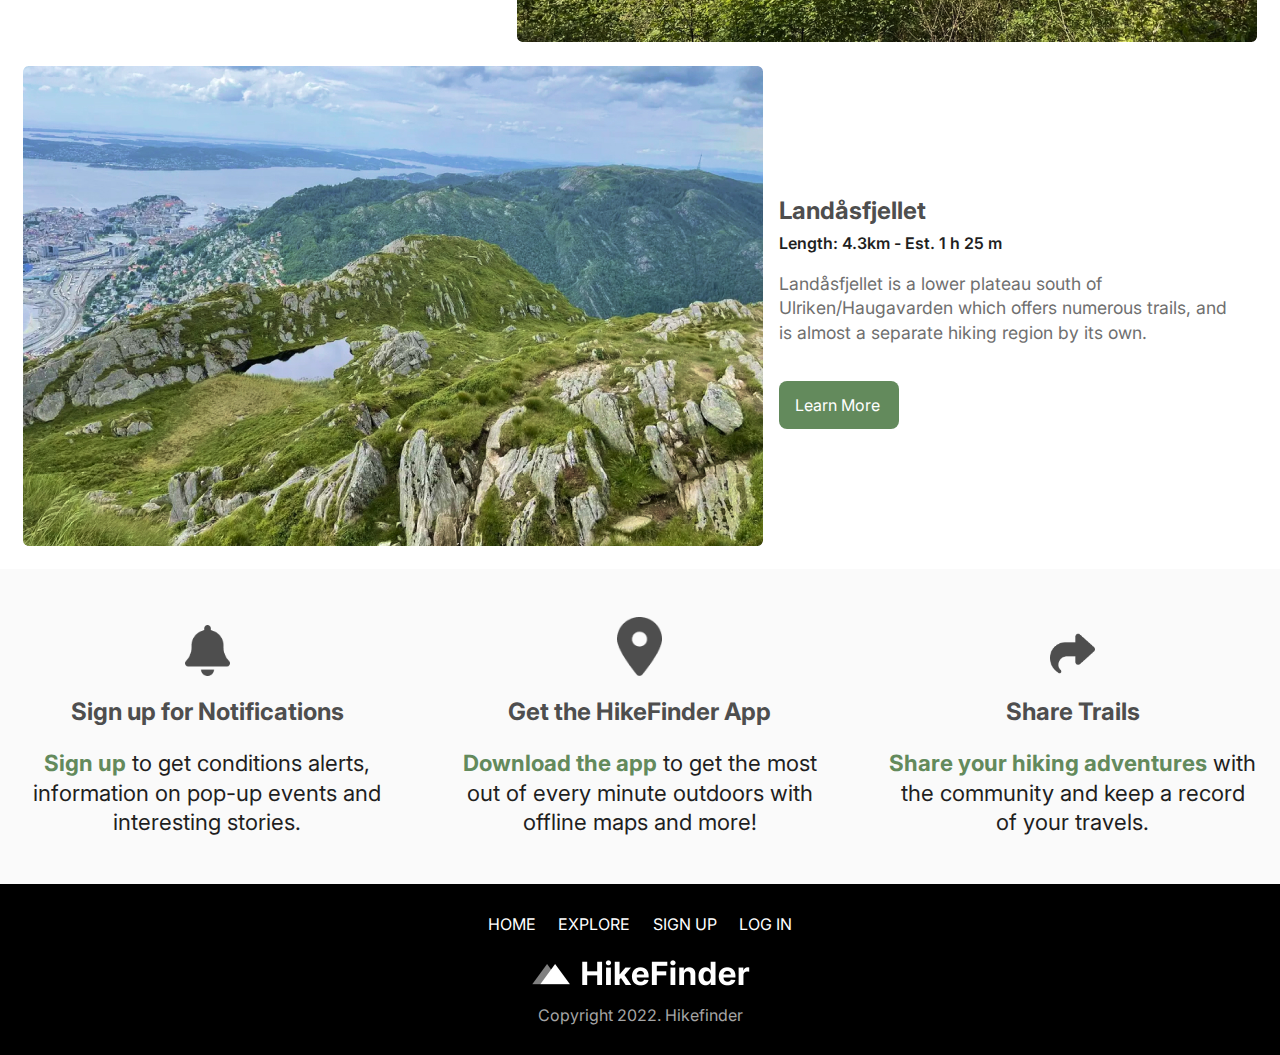
==== commit 20cef6cf: "Added in the green text" ====
--- a/index.html
+++ b/index.html
@@ -17,16 +17,16 @@
             <img class="logo" src="images/logo.png" alt="Hikefinder Logo">
             <img id="hamburger" class="hamburger" src="images/Vector.png" alt="Hamburger icon">
             <div class="desktop-options">
-                <a class="links" href="#">HOME</a>
-                <a class="links" href="#">EXPLORE</a>
+                <a class="links" href="index.html">HOME</a>
+                <a class="links" href="explore.html">EXPLORE</a>
                 <a class="sign-up" href="#">SIGN UP</a>
                 <a class="login" href="#">LOG IN</a>
             </div>
            
         </nav>
         <nav id="mobile-nav" class="hidden mobile-nav">
-            <a class="links" href="#">HOME</a>
-            <a class="links" href="#">EXPLORE</a>
+            <a class="links" href="index.html">HOME</a>
+            <a class="links" href="explore.html">EXPLORE</a>
             <a class="sign-up" href="#">SIGN UP</a>
             <a class="login" href="#">LOG IN</a>
         </nav>
@@ -95,24 +95,24 @@
             <div class="grid-item">
                 <img class="hike-stat-icon" src="images/Bell.png" alt="">
                 <h3>Sign up for Notifications</h3>
-                <p class="stat-info">Sign up to get conditions alerts, information on pop-up events and interesting stories.</p>
+                <p class="stat-info"><span class="green-text">Sign up</span> to get conditions alerts, information on pop-up events and interesting stories.</p>
             </div>
             <div class="grid-item">
                 <img class="hike-stat-icon" src="images/location-dot-solid-2.png" alt="">
                 <h3>Get the HikeFinder App</h3>
-                <p class="stat-info">Download the app to get the most out of every minute outdoors with offline maps and more!</p>
+                <p class="stat-info"><span class="green-text">Download the app</span> to get the most out of every minute outdoors with offline maps and more!</p>
             </div>
             <div class="grid-item">   <img class="hike-stat-icon" src="images/share-solid1.png" alt="">
                 <h3>Share Trails</h3>
-                <p class="stat-info">Share your hiking adventures with the community and keep a record of your travels.</p>
+                <p class="stat-info"><span class="green-text">Share your hiking adventures</span> with the community and keep a record of your travels.</p>
             </div>
         </section>
       
     </main>
     <footer>
         <nav class="footer-nav">
-            <a class="links-footer" href="#">HOME</a>
-            <a class="links-footer" href="#">EXPLORE</a>
+            <a class="links-footer" href="index.html">HOME</a>
+            <a class="links-footer" href="explore.html">EXPLORE</a>
             <a class="sign-up-footer" href="#">SIGN UP</a>
             <a class="login-footer" href="#">LOG IN</a>
         </nav>
--- a/css/style.css
+++ b/css/style.css
@@ -8,11 +8,6 @@
     flex-direction: column;
     align-items: center;
  }
-
- 
-
-
-
 
 
 /*Header Mobile content*/
@@ -214,7 +209,7 @@
     row-gap: 2em;
     column-gap: 4em;
     background-color: #FAFAFA;
-
+align-items: baseline;
     padding: 3em 1.438em;
 
 }
@@ -328,6 +323,28 @@
     padding-left: 1em;
 }
 
+.hike-rating{
+    display: flex;
+    flex-direction: row;
+    align-items: center;
+}
+
+.green-star{
+    width: 20px;
+    margin: 0em 0.5em;
+}
+
+.map{
+    display: none;
+}
+
+.green-text{
+    color: #638A5C !important;
+    font-weight: bold;
+}
+
+
+
 
 
 
@@ -352,6 +369,10 @@
     .mobile-input{
        text-align: center;
 
+    }
+
+    .map{
+        display: none;
     }
 
    
@@ -448,6 +469,15 @@
         padding-right: 1em;
     }
 
+    .map{
+        display: block;
+    }
+    .explore-large-screen{
+      display: flex;
+    }
+
+   
+
    
 }
 
